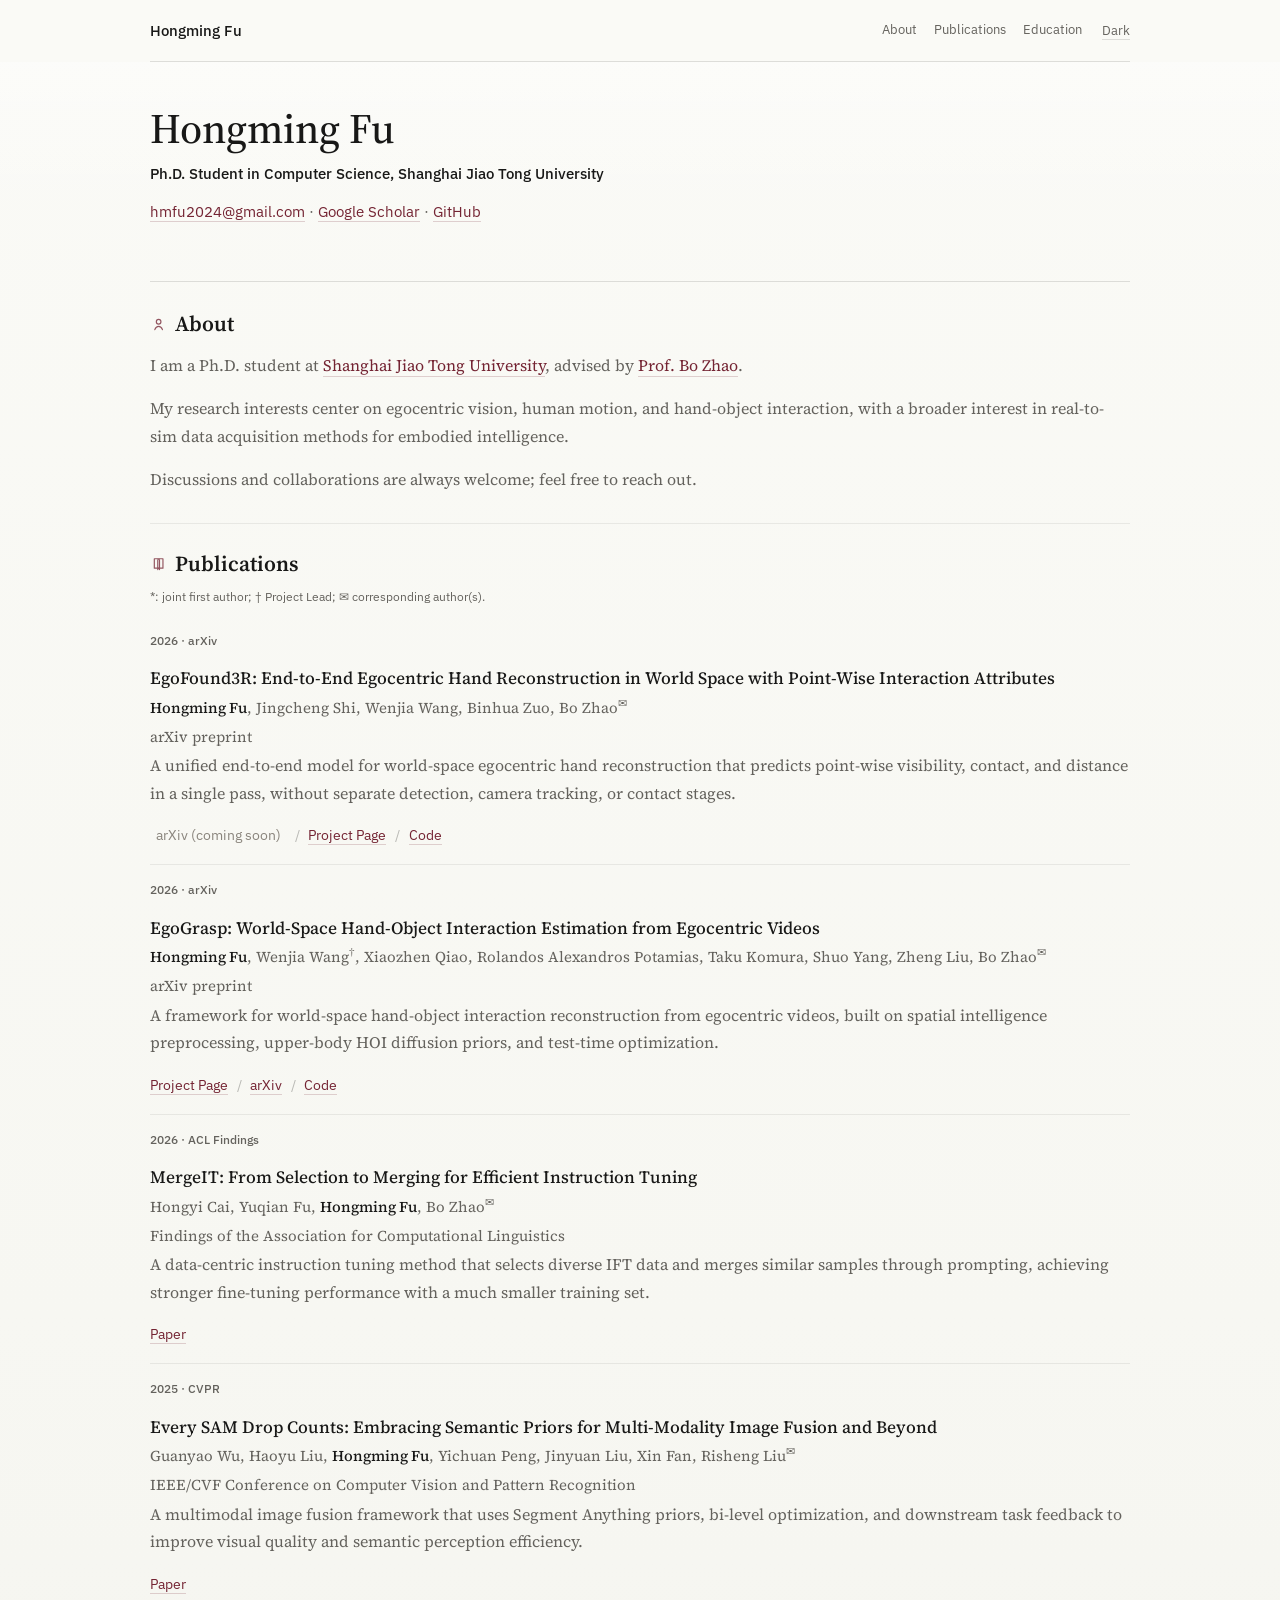
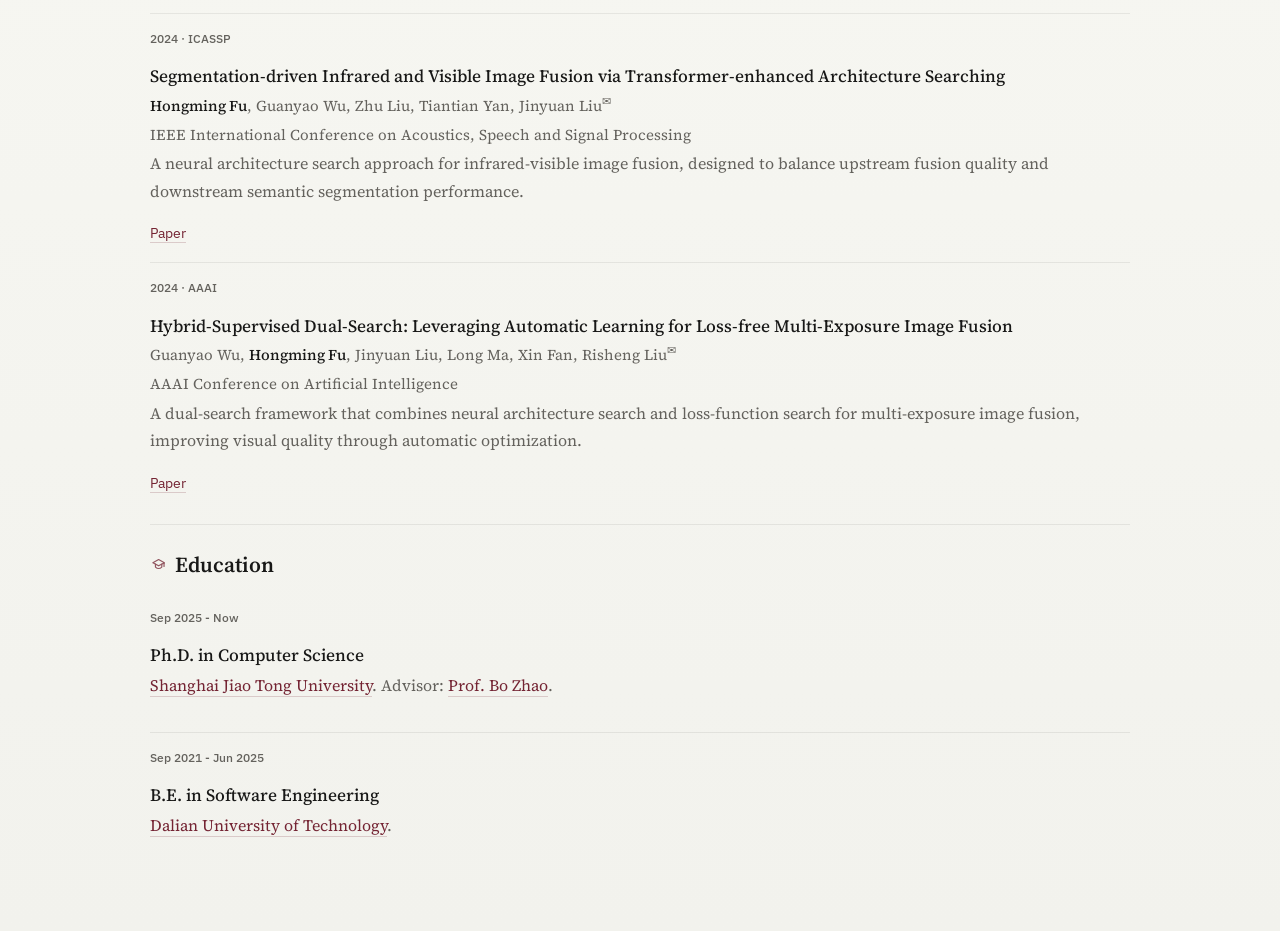
==== index.html @ 8eb80caa "Create academic homepage" ====
<!DOCTYPE html>
<html lang="en">
  <head>
    <meta charset="UTF-8" />
    <meta name="viewport" content="width=device-width, initial-scale=1.0" />
    <meta
      name="description"
      content="Academic homepage of Hongming Fu, featuring research interests, publications, education, and honors."
    />
    <meta name="theme-color" content="#f7f7f2" />
    <title>Hongming Fu | Academic Homepage</title>
    <link rel="preconnect" href="https://fonts.googleapis.com" />
    <link rel="preconnect" href="https://fonts.gstatic.com" crossorigin />
    <link
      href="https://fonts.googleapis.com/css2?family=IBM+Plex+Sans:wght@400;500;600&amp;family=Source+Serif+4:opsz,wght@8..60,400;8..60,500;8..60,600&amp;display=swap"
      rel="stylesheet"
    />
    <link rel="stylesheet" href="assets/css/home.css?v=14" />
    <script>
      (() => {
        try {
          const savedTheme = localStorage.getItem("theme");
          const prefersDark = window.matchMedia("(prefers-color-scheme: dark)").matches;
          document.documentElement.dataset.theme = savedTheme || (prefersDark ? "dark" : "light");
        } catch (_) {
          document.documentElement.dataset.theme = "light";
        }
      })();
    </script>
  </head>
  <body>
    <header class="site_header">
      <div class="shell">
        <a class="site_brand" href="#top">Hongming Fu</a>
        <div class="site_actions">
          <nav class="site_nav" aria-label="Primary">
            <a href="#about">About</a>
            <a href="#publications">Publications</a>
            <a href="#education">Education</a>
          </nav>
          <button class="theme_toggle" type="button" aria-label="Switch color theme" aria-pressed="false">Dark</button>
        </div>
      </div>
    </header>

    <main class="page" id="top">
      <section class="intro">
        <h1>Hongming Fu</h1>
        <p class="intro_role">Ph.D. Student in Computer Science, Shanghai Jiao Tong University</p>
        <p class="intro_links">
          <a href="mailto:hmfu2024@gmail.com" target="_blank" rel="noreferrer">hmfu2024@gmail.com</a>
          <span>·</span>
          <a
            href="https://scholar.google.com/citations?hl=en-US&amp;user=QFFv_iwAAAAJ&amp;view_op=list_works&amp;sortby=pubdate"
            target="_blank"
            rel="noreferrer"
            >Google Scholar</a
          >
          <span>·</span>
          <a href="https://github.com/Frank-F2022" target="_blank" rel="noreferrer">GitHub</a>
        </p>
      </section>

      <section class="section" id="about">
        <h2>
          <svg class="section_icon" viewBox="0 0 24 24" aria-hidden="true">
            <circle cx="12" cy="8" r="3.2"></circle>
            <path d="M6.7 19c1.1-3.1 3-4.6 5.3-4.6s4.2 1.5 5.3 4.6"></path>
          </svg>
          <span>About</span>
        </h2>
        <p>
          I am a Ph.D. student at
          <a href="https://en.sjtu.edu.cn/" target="_blank" rel="noreferrer">Shanghai Jiao Tong University</a>, advised by
          <a href="https://www.bozhao.me/" target="_blank" rel="noreferrer">Prof. Bo Zhao</a>.
        </p>
        <p>
          My research interests center on egocentric vision, human motion, and hand-object interaction, with a broader interest in
          real-to-sim data acquisition methods for embodied intelligence.
        </p>
        <p>
          Discussions and collaborations are always welcome; feel free to reach out.
        </p>
      </section>

      <section class="section" id="publications">
        <h2>
          <svg class="section_icon" viewBox="0 0 24 24" aria-hidden="true">
            <path d="M6 5.2h5.1c1.3 0 2.1.8 2.1 2.1v13c0-1.2-.8-2-2.1-2H6z"></path>
            <path d="M18 5.2h-5.1c-1.3 0-2.1.8-2.1 2.1v13c0-1.2.8-2 2.1-2H18z"></path>
          </svg>
          <span>Publications</span>
        </h2>
        <p class="publication_note">*: joint first author; † Project Lead; ✉ corresponding author(s).</p>
        <div class="entry_list">
          <article class="entry">
            <p class="entry_meta">2026 · arXiv</p>
            <h3>EgoFound3R: End-to-End Egocentric Hand Reconstruction in World Space with Point-Wise Interaction Attributes</h3>
            <p class="entry_authors">
              <strong>Hongming Fu</strong>, Jingcheng Shi, Wenjia Wang, Binhua Zuo, Bo Zhao<sup>✉</sup>
            </p>
            <p class="entry_venue">arXiv preprint</p>
            <p>
              A unified end-to-end model for world-space egocentric hand reconstruction that predicts point-wise visibility,
              contact, and distance in a single pass, without separate detection, camera tracking, or contact stages.
            </p>
            <p class="inline_links">
              <span class="link_placeholder">arXiv (coming soon)</span>
              <span>/</span>
              <a href="https://mint-sjtu.github.io/EgoFound3R.io/" target="_blank" rel="noreferrer">Project Page</a>
              <span>/</span>
              <a href="https://github.com/MINT-SJTU/EgoFound3R" target="_blank" rel="noreferrer">Code</a>
            </p>
          </article>

          <article class="entry">
            <p class="entry_meta">2026 · arXiv</p>
            <h3>EgoGrasp: World-Space Hand-Object Interaction Estimation from Egocentric Videos</h3>
            <p class="entry_authors">
              <strong>Hongming Fu</strong>, Wenjia Wang<sup>†</sup>, Xiaozhen Qiao, Rolandos Alexandros Potamias, Taku Komura,
              Shuo Yang, Zheng Liu, Bo Zhao<sup>✉</sup>
            </p>
            <p class="entry_venue">arXiv preprint</p>
            <p>
              A framework for world-space hand-object interaction reconstruction from egocentric videos, built on spatial
              intelligence preprocessing, upper-body HOI diffusion priors, and test-time optimization.
            </p>
            <p class="inline_links">
              <a href="projects/EgoGrasp/index.html" target="_blank" rel="noreferrer">Project Page</a>
              <span>/</span>
              <a href="https://arxiv.org/abs/2601.01050" target="_blank" rel="noreferrer">arXiv</a>
              <span>/</span>
              <a href="https://github.com/MINT-SJTU/EgoGrasp" target="_blank" rel="noreferrer">Code</a>
            </p>
          </article>

          <article class="entry">
            <p class="entry_meta">2026 · ACL Findings</p>
            <h3>MergeIT: From Selection to Merging for Efficient Instruction Tuning</h3>
            <p class="entry_authors">Hongyi Cai, Yuqian Fu, <strong>Hongming Fu</strong>, Bo Zhao<sup>✉</sup></p>
            <p class="entry_venue">Findings of the Association for Computational Linguistics</p>
            <p>
              A data-centric instruction tuning method that selects diverse IFT data and merges similar samples through prompting,
              achieving stronger fine-tuning performance with a much smaller training set.
            </p>
            <p class="inline_links">
              <a href="https://arxiv.org/abs/2503.00034" target="_blank" rel="noreferrer">Paper</a>
            </p>
          </article>

          <article class="entry">
            <p class="entry_meta">2025 · CVPR</p>
            <h3>Every SAM Drop Counts: Embracing Semantic Priors for Multi-Modality Image Fusion and Beyond</h3>
            <p class="entry_authors">
              Guanyao Wu, Haoyu Liu, <strong>Hongming Fu</strong>, Yichuan Peng, Jinyuan Liu, Xin Fan,
              Risheng Liu<sup>✉</sup>
            </p>
            <p class="entry_venue">IEEE/CVF Conference on Computer Vision and Pattern Recognition</p>
            <p>
              A multimodal image fusion framework that uses Segment Anything priors, bi-level optimization, and downstream task
              feedback to improve visual quality and semantic perception efficiency.
            </p>
            <p class="inline_links">
              <a href="https://arxiv.org/abs/2503.01210" target="_blank" rel="noreferrer">Paper</a>
            </p>
          </article>

          <article class="entry">
            <p class="entry_meta">2024 · ICASSP</p>
            <h3>Segmentation-driven Infrared and Visible Image Fusion via Transformer-enhanced Architecture Searching</h3>
            <p class="entry_authors"><strong>Hongming Fu</strong>, Guanyao Wu, Zhu Liu, Tiantian Yan, Jinyuan Liu<sup>✉</sup></p>
            <p class="entry_venue">IEEE International Conference on Acoustics, Speech and Signal Processing</p>
            <p>
              A neural architecture search approach for infrared-visible image fusion, designed to balance upstream fusion quality
              and downstream semantic segmentation performance.
            </p>
            <p class="inline_links">
              <a href="https://ieeexplore.ieee.org/abstract/document/10448114" target="_blank" rel="noreferrer">Paper</a>
            </p>
          </article>

          <article class="entry">
            <p class="entry_meta">2024 · AAAI</p>
            <h3>Hybrid-Supervised Dual-Search: Leveraging Automatic Learning for Loss-free Multi-Exposure Image Fusion</h3>
            <p class="entry_authors">Guanyao Wu, <strong>Hongming Fu</strong>, Jinyuan Liu, Long Ma, Xin Fan, Risheng Liu<sup>✉</sup></p>
            <p class="entry_venue">AAAI Conference on Artificial Intelligence</p>
            <p>
              A dual-search framework that combines neural architecture search and loss-function search for multi-exposure image
              fusion, improving visual quality through automatic optimization.
            </p>
            <p class="inline_links">
              <a href="https://ojs.aaai.org/index.php/AAAI/article/view/28413" target="_blank" rel="noreferrer">Paper</a>
            </p>
          </article>
        </div>
      </section>

      <section class="section" id="education">
        <h2>
          <svg class="section_icon" viewBox="0 0 24 24" aria-hidden="true">
            <path d="M4 9.3 12 5l8 4.3-8 4.3z"></path>
            <path d="M7.6 11.3v4.1c1.5 1.4 3 2 4.4 2s2.9-.6 4.4-2v-4.1"></path>
            <path d="M19.5 10.1v4.5"></path>
          </svg>
          <span>Education</span>
        </h2>
        <div class="entry_list">
          <article class="entry">
            <p class="entry_meta">Sep 2025 - Now</p>
            <h3>Ph.D. in Computer Science</h3>
            <p>
              <a href="https://en.sjtu.edu.cn/" target="_blank" rel="noreferrer">Shanghai Jiao Tong University</a>. Advisor:
              <a href="https://www.bozhao.me/" target="_blank" rel="noreferrer">Prof. Bo Zhao</a>.
            </p>
          </article>

          <article class="entry">
            <p class="entry_meta">Sep 2021 - Jun 2025</p>
            <h3>B.E. in Software Engineering</h3>
            <p><a href="https://www.dlut.edu.cn/" target="_blank" rel="noreferrer">Dalian University of Technology</a>.</p>
          </article>
        </div>
      </section>
    </main>
    <script>
      (() => {
        const root = document.documentElement;
        const button = document.querySelector(".theme_toggle");
        const themeMeta = document.querySelector('meta[name="theme-color"]');

        const setTheme = (theme) => {
          root.dataset.theme = theme;
          if (button) {
            button.textContent = theme === "dark" ? "Light" : "Dark";
            button.setAttribute("aria-pressed", String(theme === "dark"));
          }
          if (themeMeta) {
            themeMeta.setAttribute("content", theme === "dark" ? "#151514" : "#f7f7f2");
          }
          try {
            localStorage.setItem("theme", theme);
          } catch (_) {
            // The static page should still work when storage is unavailable.
          }
        };

        setTheme(root.dataset.theme === "dark" ? "dark" : "light");

        if (button) {
          button.addEventListener("click", () => {
            setTheme(root.dataset.theme === "dark" ? "light" : "dark");
          });
        }
      })();
    </script>
  </body>
</html>
---- assets/css/home.css ----
:root {
  color-scheme: light;
  --bg: #f7f7f2;
  --bg_top: #fafaf6;
  --bg_bottom: #f2f2ed;
  --glaze: rgba(255, 255, 255, 0.58);
  --ink: #181817;
  --muted: #64625d;
  --soft: #8a857d;
  --line: rgba(24, 24, 23, 0.13);
  --line_soft: rgba(24, 24, 23, 0.075);
  --accent: #742433;
  --accent_hover: #4f1722;
  --accent_line: rgba(116, 36, 51, 0.2);
  --accent_line_hover: rgba(79, 23, 34, 0.5);
  --separator: rgba(24, 24, 23, 0.28);
  --page_width: min(980px, calc(100vw - 42px));
  --anchor_offset: 82px;
}

:root[data-theme="dark"] {
  color-scheme: dark;
  --bg: #151514;
  --bg_top: #1d1c1a;
  --bg_bottom: #10100f;
  --glaze: rgba(255, 255, 255, 0.035);
  --ink: #eeece4;
  --muted: #aaa49a;
  --soft: #827b71;
  --line: rgba(238, 236, 228, 0.16);
  --line_soft: rgba(238, 236, 228, 0.09);
  --accent: #d6a083;
  --accent_hover: #f0c3aa;
  --accent_line: rgba(214, 160, 131, 0.26);
  --accent_line_hover: rgba(240, 195, 170, 0.6);
  --separator: rgba(238, 236, 228, 0.26);
}

*,
*::before,
*::after {
  box-sizing: border-box;
}

html {
  scroll-behavior: smooth;
}

body {
  margin: 0;
  min-width: 320px;
  color: var(--ink);
  font-family: "Source Serif 4", serif;
  font-size: 16px;
  line-height: 1.72;
  background:
    linear-gradient(180deg, var(--glaze) 0%, rgba(255, 255, 255, 0) 210px),
    linear-gradient(180deg, var(--bg_top) 0%, var(--bg) 52%, var(--bg_bottom) 100%);
  text-rendering: optimizeLegibility;
  -webkit-font-smoothing: antialiased;
}

a {
  color: var(--accent);
  text-decoration: none;
  border-bottom: 1px solid var(--accent_line);
  transition:
    color 160ms ease,
    border-color 160ms ease;
}

a:hover,
a:focus-visible {
  color: var(--accent_hover);
  border-bottom-color: var(--accent_line_hover);
}

p,
ul,
ol {
  margin: 0 0 1rem;
}

.shell,
.page {
  width: var(--page_width);
  margin: 0 auto;
}

.site_header {
  position: sticky;
  top: 0;
  z-index: 20;
  background: var(--bg_top);
}

.shell {
  display: flex;
  align-items: center;
  justify-content: space-between;
  gap: 22px;
  min-height: 62px;
  border-bottom: 1px solid var(--line);
}

.site_brand,
.site_nav,
.theme_toggle,
.entry_meta,
.news_date {
  font-family: "IBM Plex Sans", sans-serif;
}

.site_brand {
  color: var(--ink);
  font-size: 0.92rem;
  font-weight: 500;
  text-decoration: none;
  border-bottom: 0;
}

.site_nav {
  display: flex;
  flex-wrap: wrap;
  gap: 17px;
  min-width: 0;
  font-size: 0.82rem;
}

.site_actions {
  display: flex;
  align-items: center;
  gap: 20px;
  min-width: 0;
}

.site_nav a {
  color: var(--muted);
  text-decoration: none;
  border-bottom: 0;
}

.site_nav a:hover,
.site_nav a:focus-visible {
  color: var(--ink);
}

.theme_toggle {
  appearance: none;
  padding: 0;
  color: var(--muted);
  font-size: 0.82rem;
  font-weight: 400;
  background: transparent;
  border: 0;
  border-bottom: 1px solid var(--line);
  cursor: pointer;
  transition:
    color 160ms ease,
    border-color 160ms ease;
}

.theme_toggle:hover,
.theme_toggle:focus-visible {
  color: var(--ink);
  border-bottom-color: var(--accent_line_hover);
}

.theme_toggle:focus-visible {
  outline: 1px solid var(--accent_line_hover);
  outline-offset: 4px;
}

.page {
  padding: 44px 0 76px;
}

.intro {
  padding-bottom: 34px;
  border-bottom: 1px solid var(--line);
}

.entry_meta {
  color: var(--soft);
  font-size: 0.78rem;
  font-weight: 500;
  letter-spacing: 0;
}

.intro h1,
.section h2,
.entry h3 {
  margin: 0;
  font-weight: 500;
  letter-spacing: 0;
}

.intro h1 {
  font-size: clamp(2.12rem, 5vw, 2.62rem);
  line-height: 1.08;
}

.intro_role,
.intro_meta,
.intro_links,
.entry_authors,
.entry_venue,
.entry p,
.section p,
.section li {
  color: var(--muted);
}

.intro_role {
  margin-top: 0.62rem;
  margin-bottom: 0.12rem;
  font-family: "IBM Plex Sans", sans-serif;
  font-size: 0.94rem;
  font-weight: 500;
  color: var(--ink);
}

.intro_meta,
.intro_links {
  margin-bottom: 0.15rem;
  font-size: 0.94rem;
}

.intro_links {
  margin-top: 0.72rem;
  margin-bottom: 1.42rem;
  font-family: "IBM Plex Sans", sans-serif;
}

.research_interests strong {
  color: var(--ink);
  font-weight: 500;
}

.section {
  scroll-margin-top: var(--anchor_offset);
  padding-top: 27px;
  margin-top: 29px;
  border-top: 1px solid var(--line_soft);
}

#top {
  scroll-margin-top: var(--anchor_offset);
}

.intro + .section {
  padding-top: 0;
  border-top: 0;
}

.section h2 {
  display: flex;
  align-items: center;
  gap: 0.5rem;
  margin-bottom: 0.9rem;
  font-size: 1.34rem;
  font-weight: 600;
  line-height: 1.22;
}

.section_icon {
  width: 1.08rem;
  height: 1.08rem;
  flex: 0 0 auto;
  color: var(--accent);
  fill: none;
  stroke: currentColor;
  stroke-linecap: round;
  stroke-linejoin: round;
  stroke-width: 1.65;
  opacity: 0.76;
}

.publication_note {
  margin-top: -0.34rem;
  margin-bottom: 0.52rem;
  color: var(--soft);
  font-family: "IBM Plex Sans", sans-serif;
  font-size: 0.78rem;
}

.news_list {
  margin: 0;
  padding: 0;
  list-style: none;
}

.news_list li {
  display: grid;
  grid-template-columns: 58px minmax(0, 1fr);
  gap: 12px;
  padding: 0.32rem 0;
}

.news_date {
  font-size: 0.78rem;
  color: var(--soft);
}

.entry_list {
  display: grid;
}

.entry {
  padding: 0.88rem 0 1.04rem;
  border-bottom: 1px solid var(--line_soft);
}

.entry:last-child {
  border-bottom: 0;
  padding-bottom: 0;
}

.entry h3 {
  margin-top: 2px;
  margin-bottom: 0.3rem;
  font-size: 1.08rem;
  line-height: 1.32;
}

.entry_authors,
.entry_venue {
  margin-bottom: 0.18rem;
  font-size: 0.94rem;
}

.entry_authors strong {
  color: var(--ink);
  font-weight: 500;
}

.entry_authors sup,
.publication_note sup {
  font-size: 0.72em;
  line-height: 0;
}

.inline_links {
  margin-bottom: 0;
  font-family: "IBM Plex Sans", sans-serif;
  font-size: 0.88rem;
}

.inline_links span {
  color: var(--separator);
  margin: 0 0.35rem;
}

.inline_links .link_placeholder {
  color: var(--soft);
  cursor: default;
}

.contact_section {
  padding-bottom: 0;
}

@media (max-width: 720px) {
  :root {
    --anchor_offset: 122px;
  }

  body {
    font-size: 15.8px;
  }

  .shell {
    min-height: auto;
    padding: 16px 0 12px;
    flex-direction: column;
    align-items: flex-start;
    gap: 8px;
  }

  .site_actions {
    width: 100%;
    align-items: flex-start;
    justify-content: space-between;
    gap: 14px;
  }

  .site_nav {
    flex: 1;
    gap: 13px;
    font-size: 0.8rem;
  }

  .page {
    padding-top: 32px;
    padding-bottom: 48px;
  }

  .intro h1 {
    font-size: clamp(2rem, 11vw, 2.34rem);
  }

  .section h2 {
    font-size: 1.24rem;
  }

  .news_list li {
    grid-template-columns: 1fr;
    gap: 4px;
  }
}
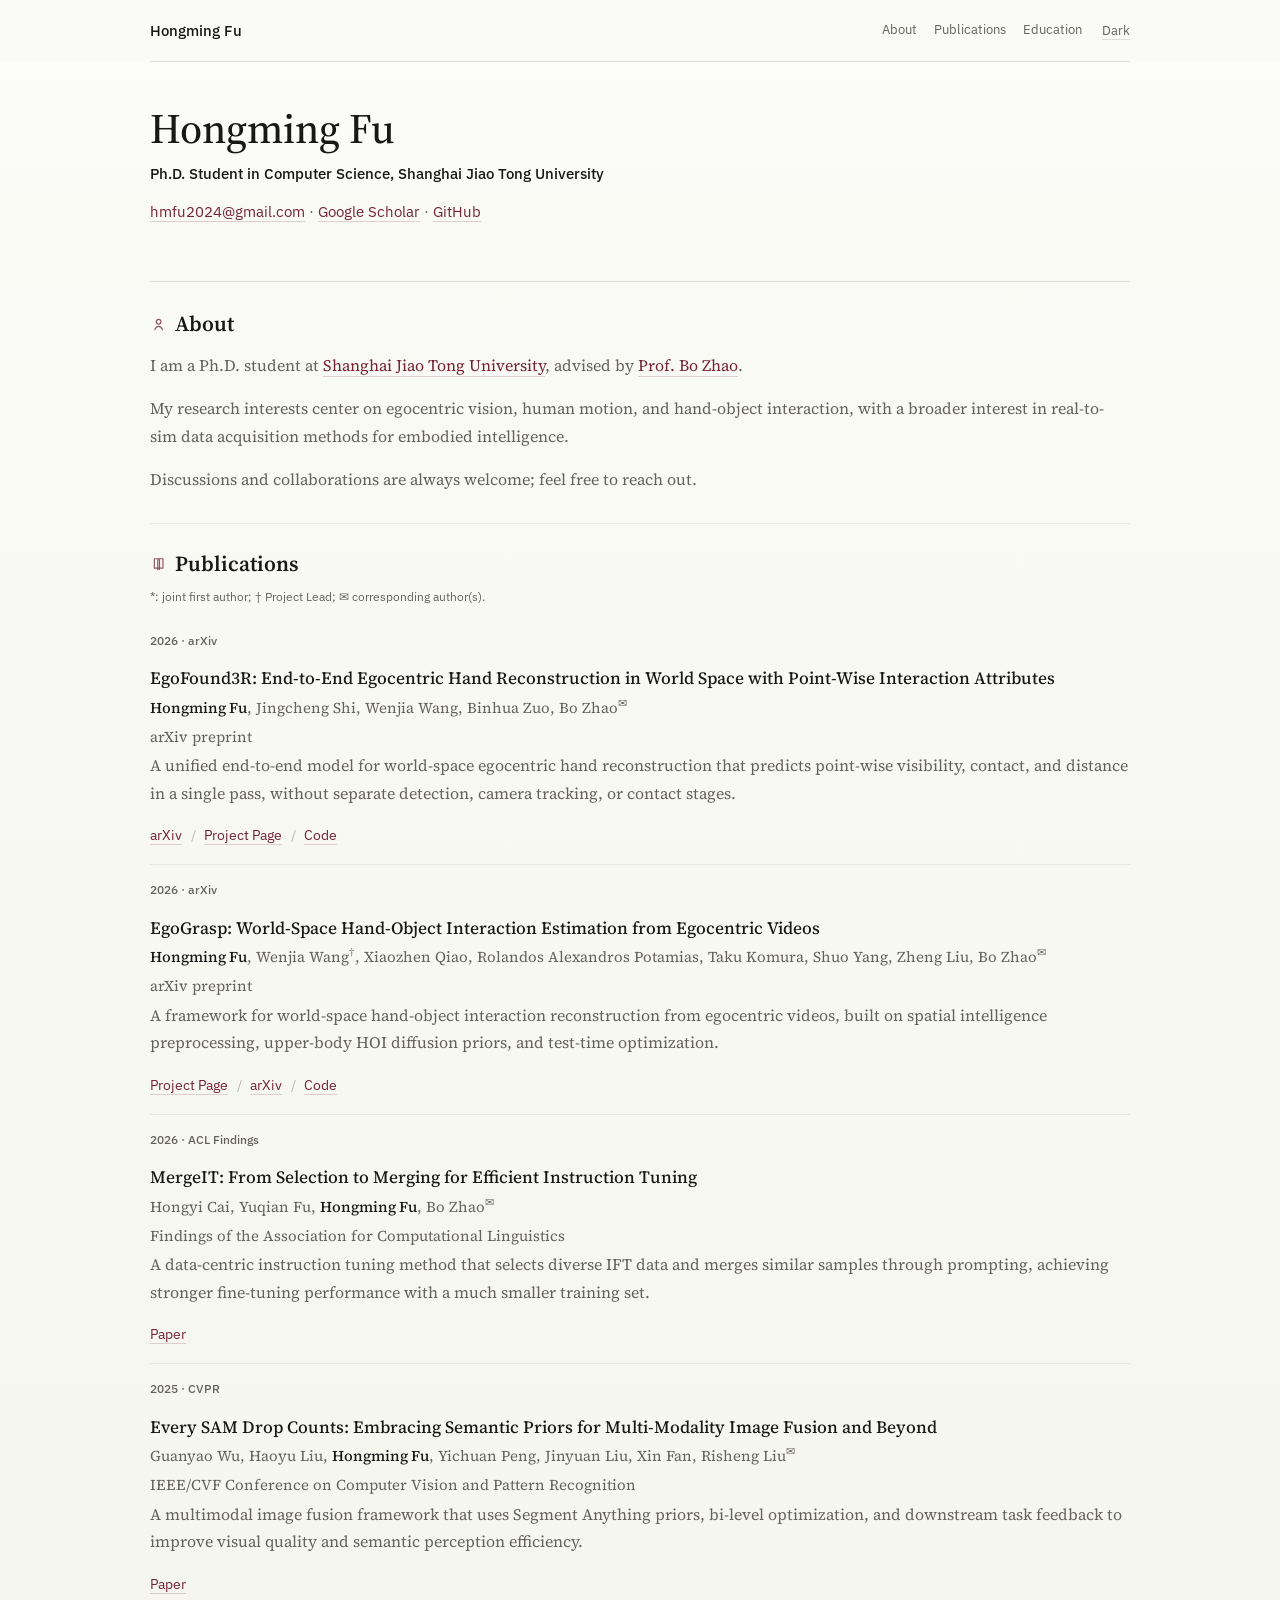
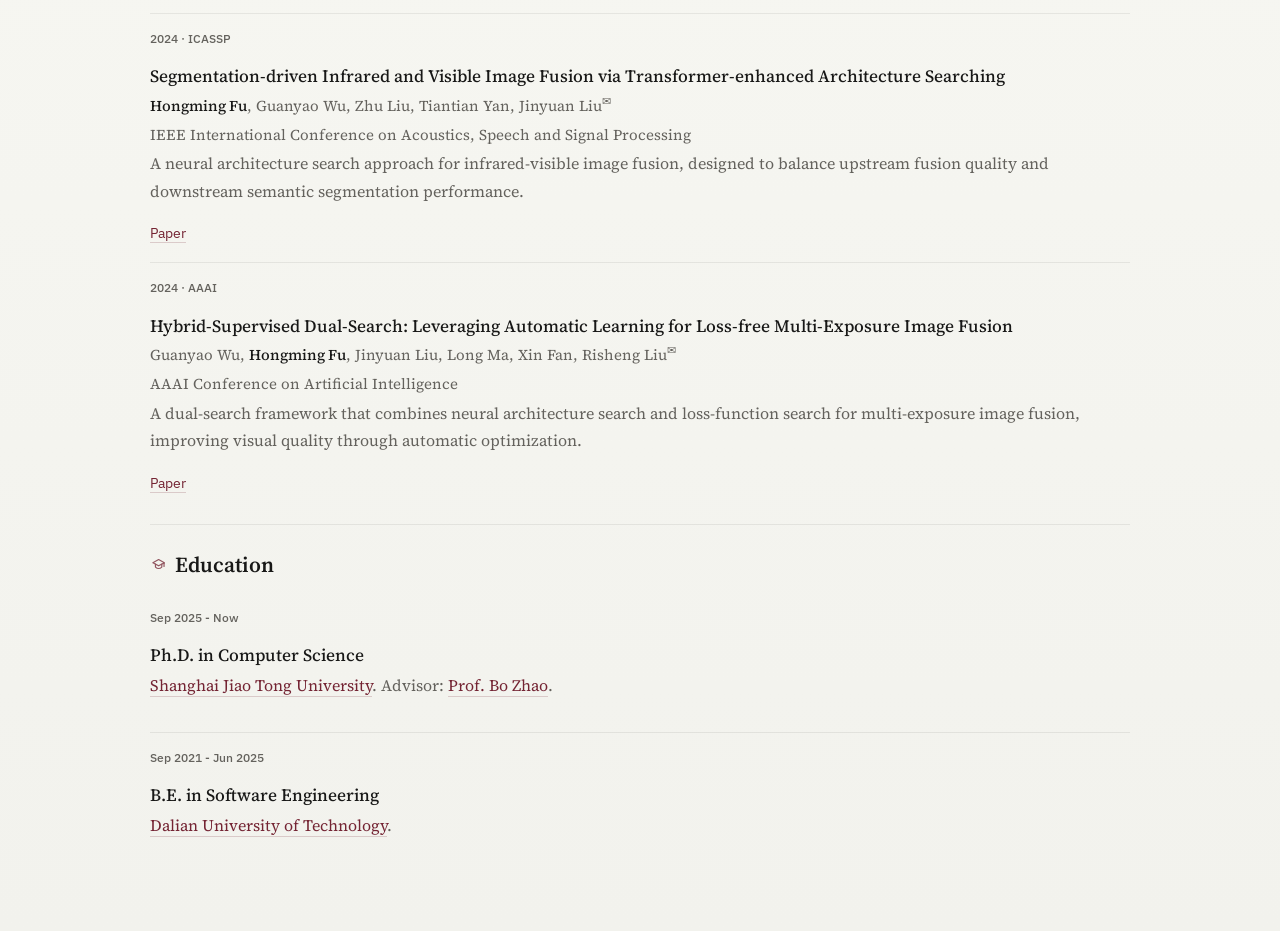
==== commit 55d639ab: "Update EgoFound3R arXiv link" ====
--- a/index.html
+++ b/index.html
@@ -105,7 +105,7 @@
               contact, and distance in a single pass, without separate detection, camera tracking, or contact stages.
             </p>
             <p class="inline_links">
-              <span class="link_placeholder">arXiv (coming soon)</span>
+              <a href="https://arxiv.org/abs/2610.01210" target="_blank" rel="noreferrer">arXiv</a>
               <span>/</span>
               <a href="https://mint-sjtu.github.io/EgoFound3R.io/" target="_blank" rel="noreferrer">Project Page</a>
               <span>/</span>
--- a/assets/css/home.css
+++ b/assets/css/home.css
@@ -351,11 +351,6 @@
   margin: 0 0.35rem;
 }
 
-.inline_links .link_placeholder {
-  color: var(--soft);
-  cursor: default;
-}
-
 .contact_section {
   padding-bottom: 0;
 }
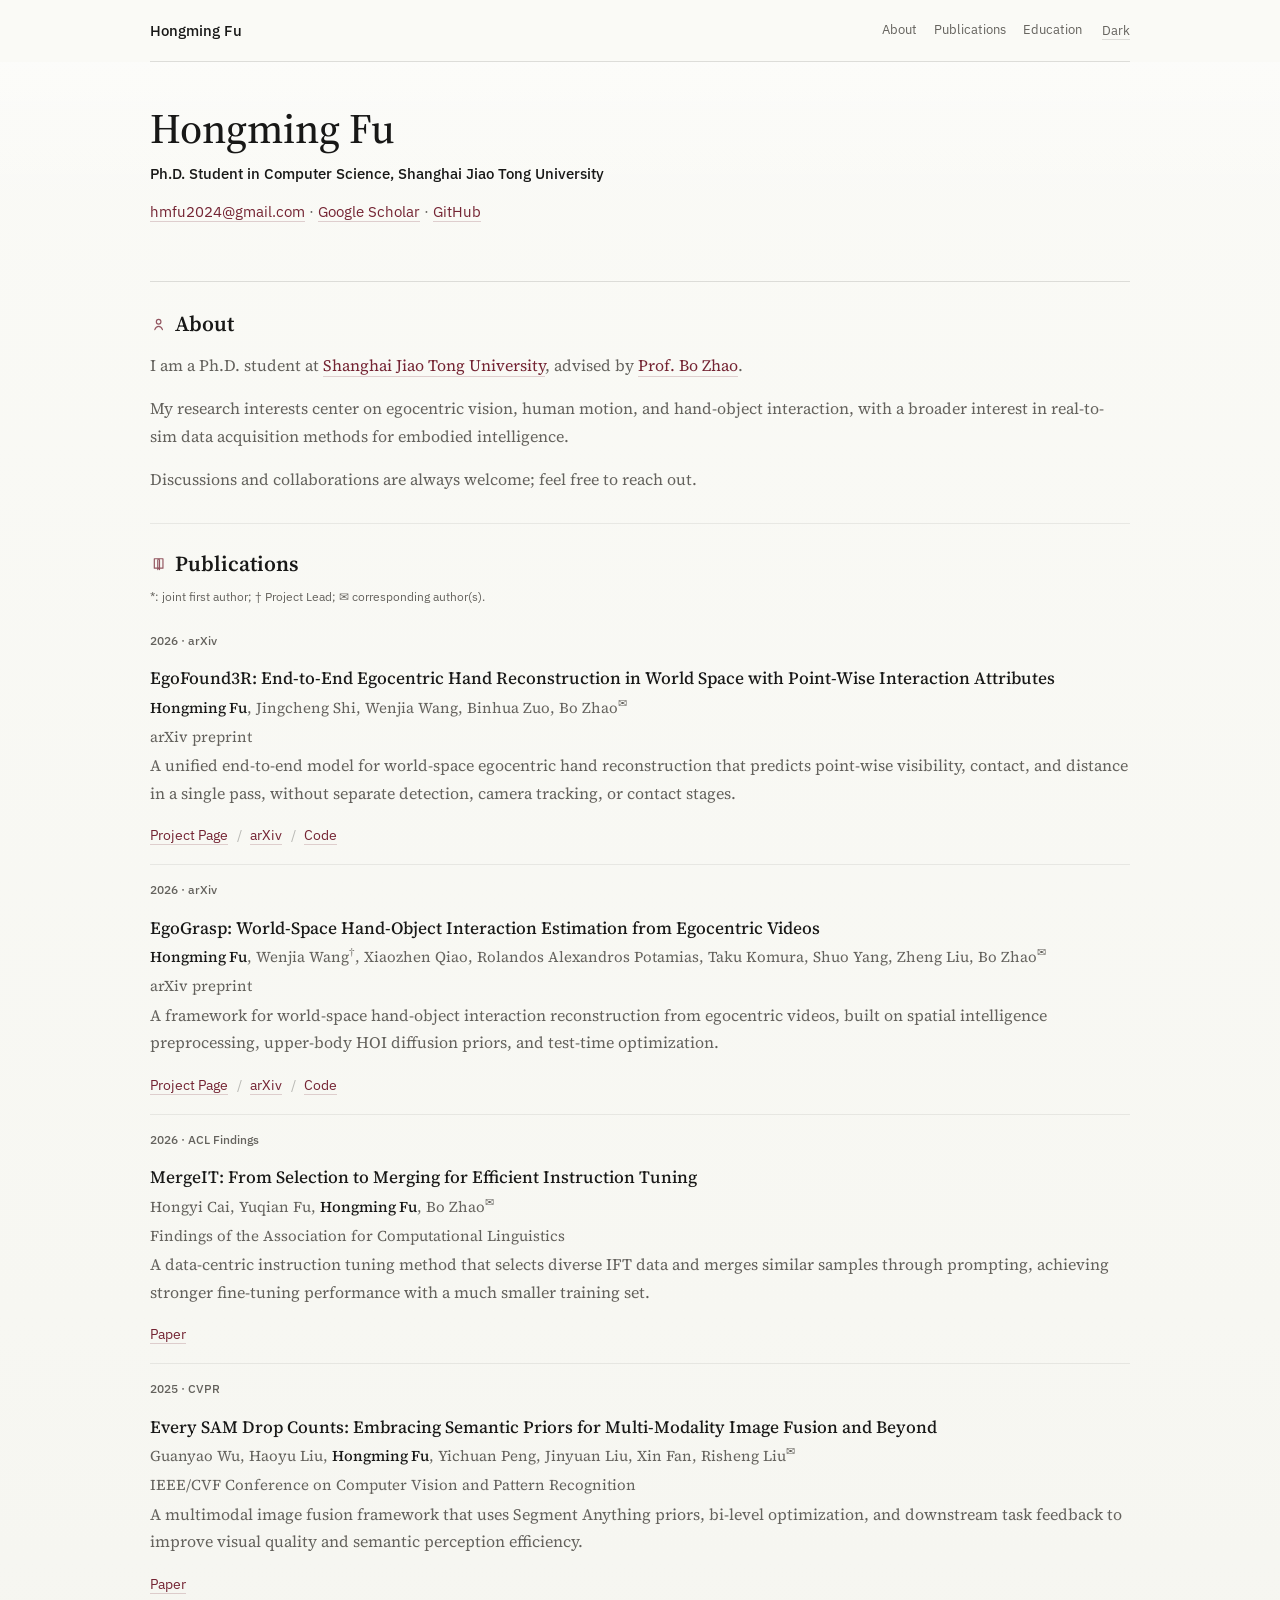
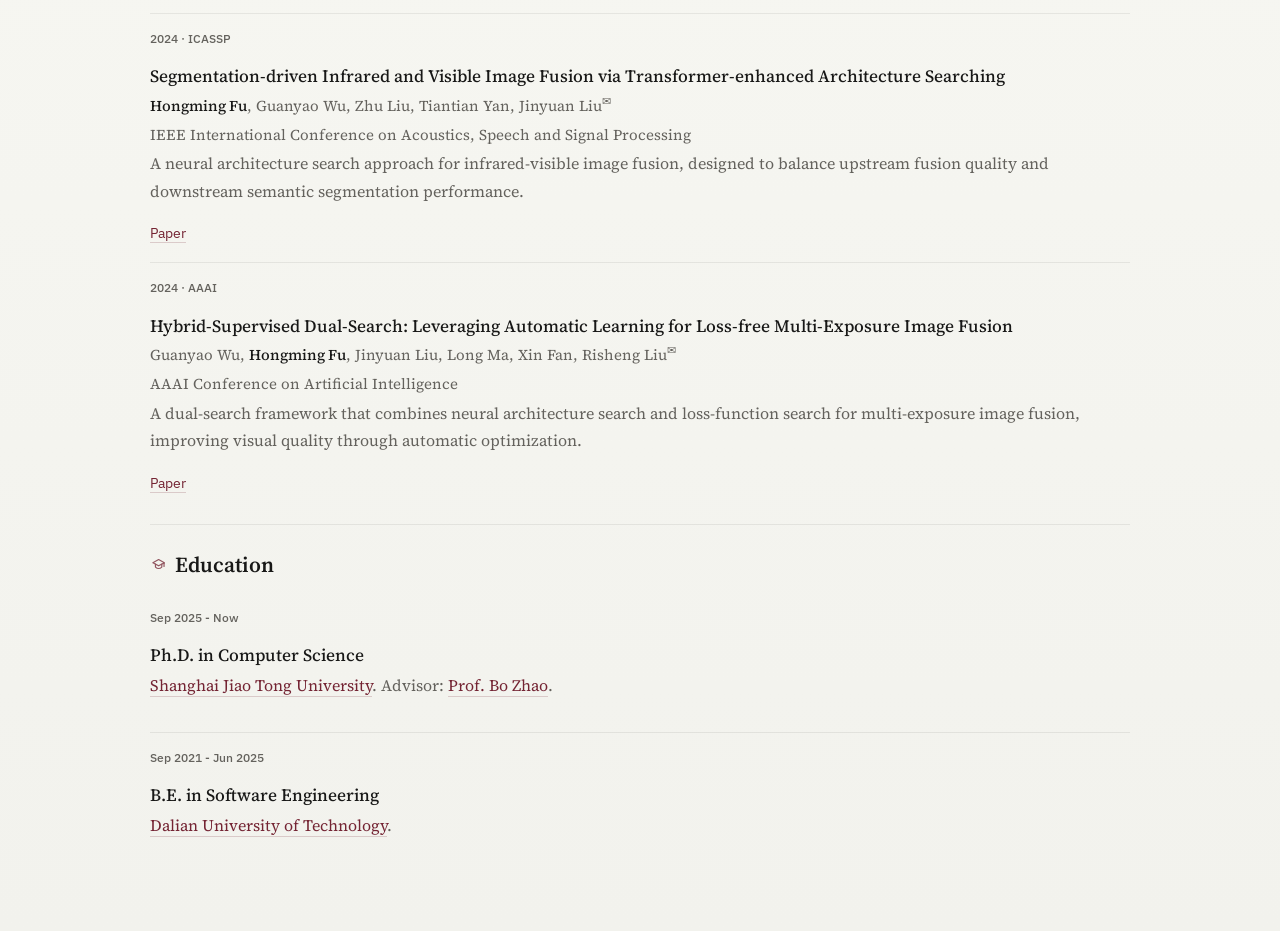
==== commit 62eb4f1c: "Reorder EgoFound3R publication links" ====
--- a/index.html
+++ b/index.html
@@ -105,9 +105,9 @@
               contact, and distance in a single pass, without separate detection, camera tracking, or contact stages.
             </p>
             <p class="inline_links">
+              <a href="https://mint-sjtu.github.io/EgoFound3R.io/" target="_blank" rel="noreferrer">Project Page</a>
+              <span>/</span>
               <a href="https://arxiv.org/abs/2610.01210" target="_blank" rel="noreferrer">arXiv</a>
-              <span>/</span>
-              <a href="https://mint-sjtu.github.io/EgoFound3R.io/" target="_blank" rel="noreferrer">Project Page</a>
               <span>/</span>
               <a href="https://github.com/MINT-SJTU/EgoFound3R" target="_blank" rel="noreferrer">Code</a>
             </p>
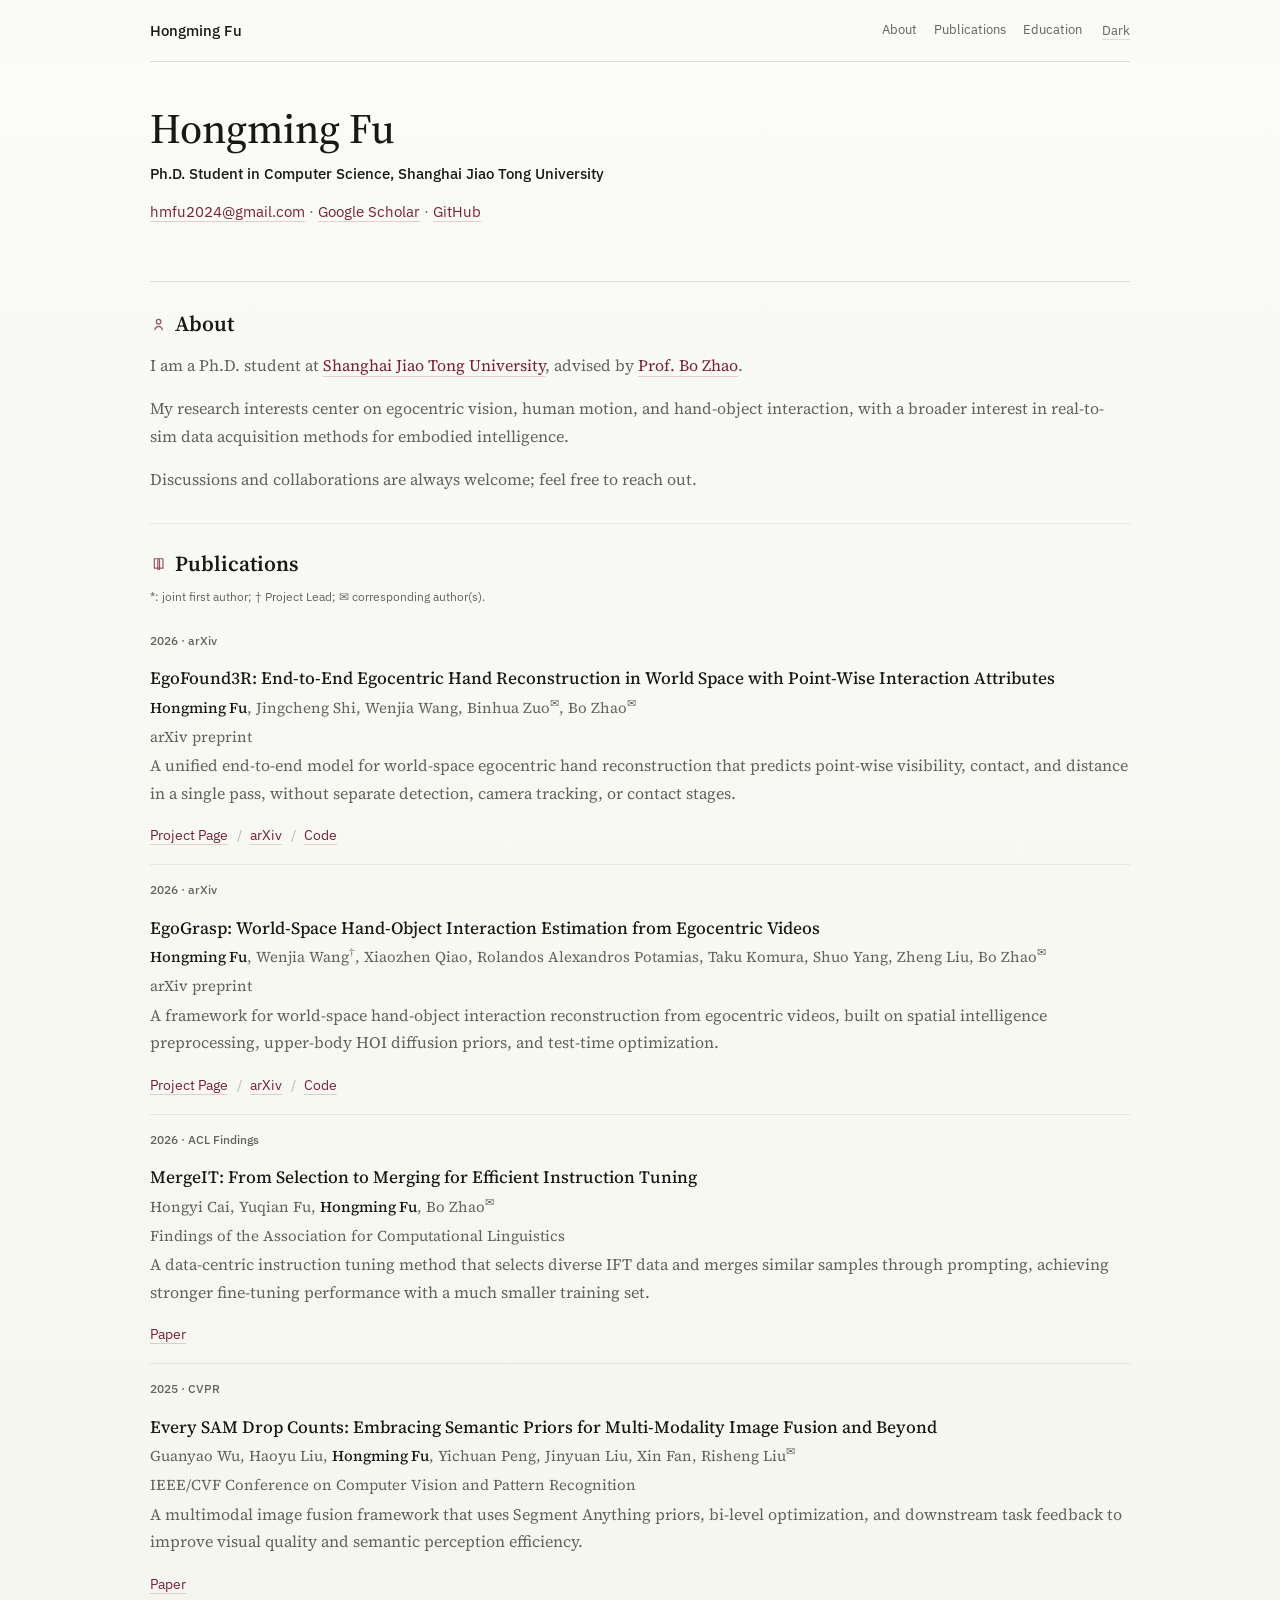
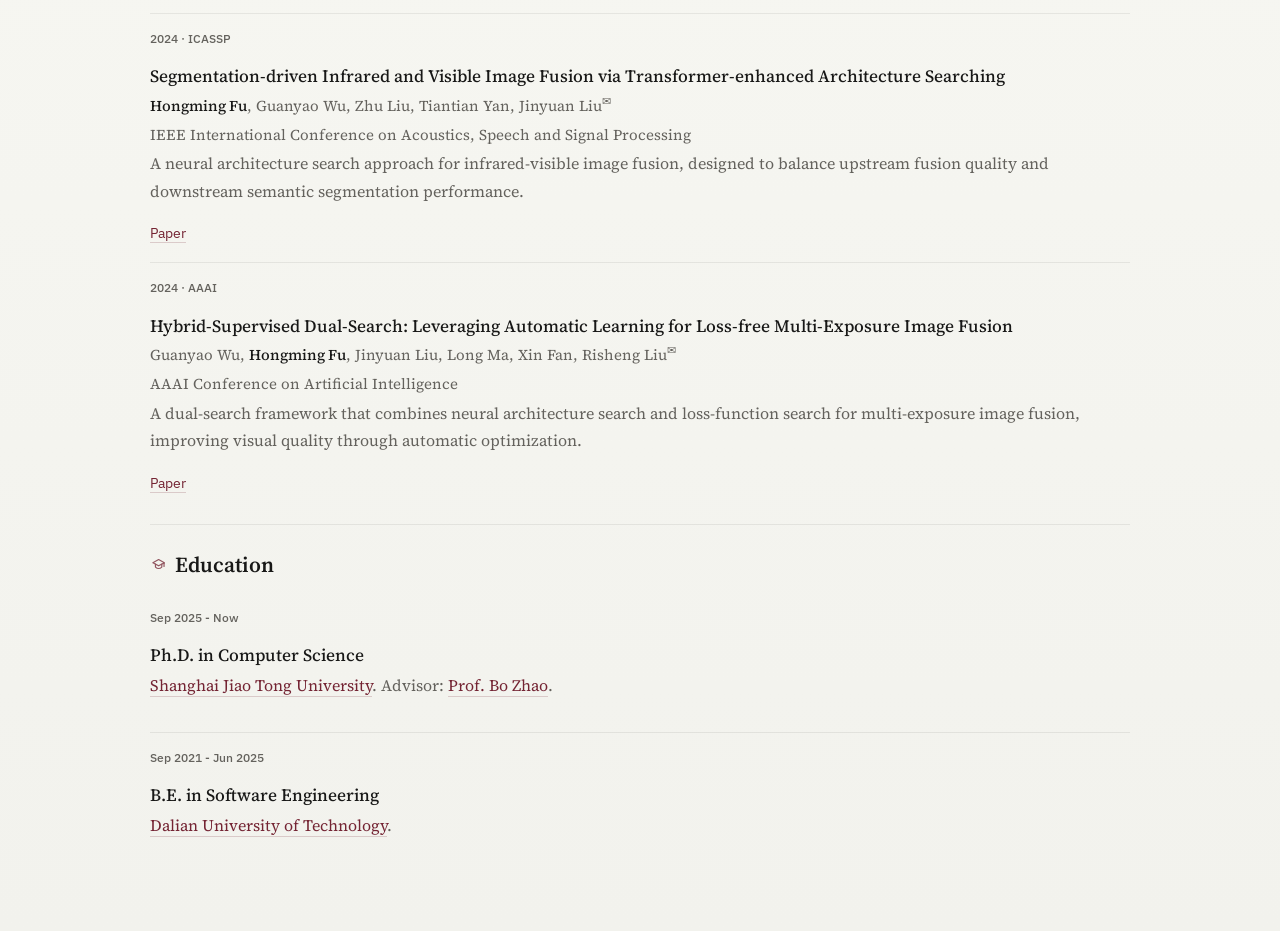
==== commit 382a126d: "Mark Binhua Zuo as corresponding author" ====
--- a/index.html
+++ b/index.html
@@ -97,7 +97,7 @@
             <p class="entry_meta">2026 · arXiv</p>
             <h3>EgoFound3R: End-to-End Egocentric Hand Reconstruction in World Space with Point-Wise Interaction Attributes</h3>
             <p class="entry_authors">
-              <strong>Hongming Fu</strong>, Jingcheng Shi, Wenjia Wang, Binhua Zuo, Bo Zhao<sup>✉</sup>
+              <strong>Hongming Fu</strong>, Jingcheng Shi, Wenjia Wang, Binhua Zuo<sup>✉</sup>, Bo Zhao<sup>✉</sup>
             </p>
             <p class="entry_venue">arXiv preprint</p>
             <p>
